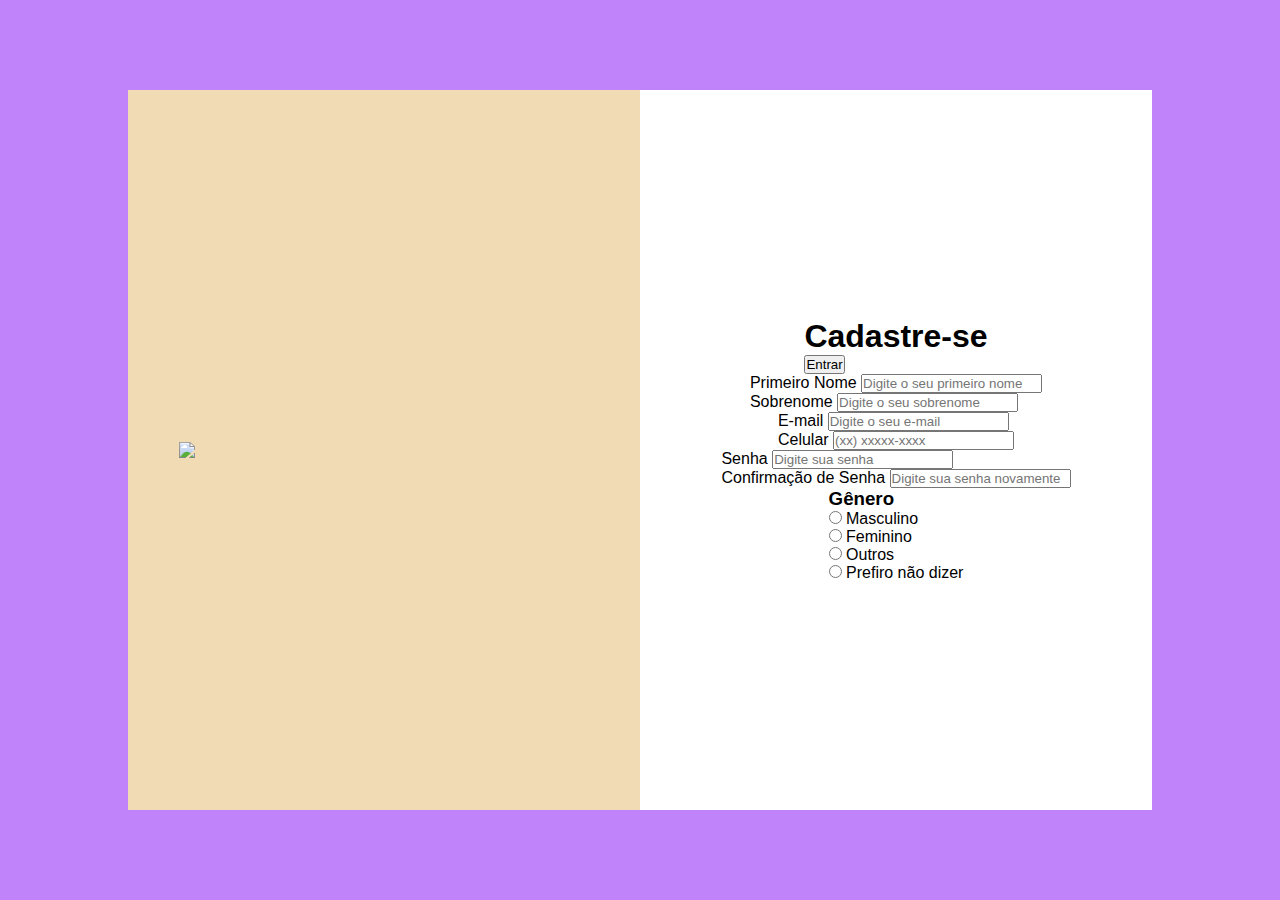
==== Aula 5/index.html @ 45618860 "Aula 5 - Início" ====
<!DOCTYPE html>
<html lang="en">
<head>
    <meta charset="UTF-8">
    <meta name="viewport" content="width=device-width, initial-scale=1.0">
    <title>Aula 5</title>
    <link rel="stylesheet" href="style.css">
</head>
    <body>
        <section>
            <div class="container-esquerda"><img src="https://www.megapolo.com.br/img/shopping.svg"></div>
            <div class="container-direita">
                <div>
                    <h1>Cadastre-se</h1>
                    <button>Entrar</button>
                </div>
                <div>
                    <div>
                        <label>Primeiro Nome</label>
                        <input type="text" placeholder="Digite o seu primeiro nome">
                    </div>
                    <div>
                        <label>Sobrenome</label>
                        <input type="text" placeholder="Digite o seu sobrenome">
                    </div>
                </div>
                <div>
                    <div>
                        <label>E-mail</label>
                        <input type="email" placeholder="Digite o seu e-mail">
                    </div>
                    <div>
                        <label>Celular</label>
                        <input type="tel" placeholder="(xx) xxxxx-xxxx">
                    </div>
                </div>
                <div>
                    <div>
                        <label>Senha</label>
                        <input type="password" placeholder="Digite sua senha">
                    </div>
                    <div>
                        <label>Confirmação de Senha</label>
                        <input type="password" placeholder="Digite sua senha novamente">
                    </div>
                </div>
                <div>
                    <h3>Gênero</h3>
                    <div>
                        <div>
                            <input type="radio">
                            <label for="">Masculino</label>
                        </div>
                        <div>
                            <input type="radio">
                            <label for="">Feminino</label>
                        </div>
                        <div>
                            <input type="radio">
                            <label for="">Outros</label>
                        </div>
                        <div>
                            <input type="radio">
                            <label for="">Prefiro não dizer</label>
                        </div>
                    </div>
                </div>
            </div>
        </section>
    </body>
</html>
---- Aula 5/style.css ----
*{
    padding: 0;
    margin: 0;
    box-sizing: border-box;
    font-family: "Roboto", sans-serif;
}

body{
    background-color: rgb(192, 131, 250);
    width: 100vw;
    height: 100vh;

    display: flex;
    justify-content: center;
    align-items: center;
}

section{
    display: flex;
    width: 80%;
    height: 80%;
}

.container-esquerda{
    background-color: rgb(241, 219, 180);
    width: 50%;
    height: 100%;
    display: flex;
    justify-content: center;
    align-items: center;
}

img{
    width: 80%;
}

.container-direita{
    background-color: #fff;
    width: 50%;
    display: flex;
    justify-content: center;
    align-items: center;
    flex-direction: column;
}
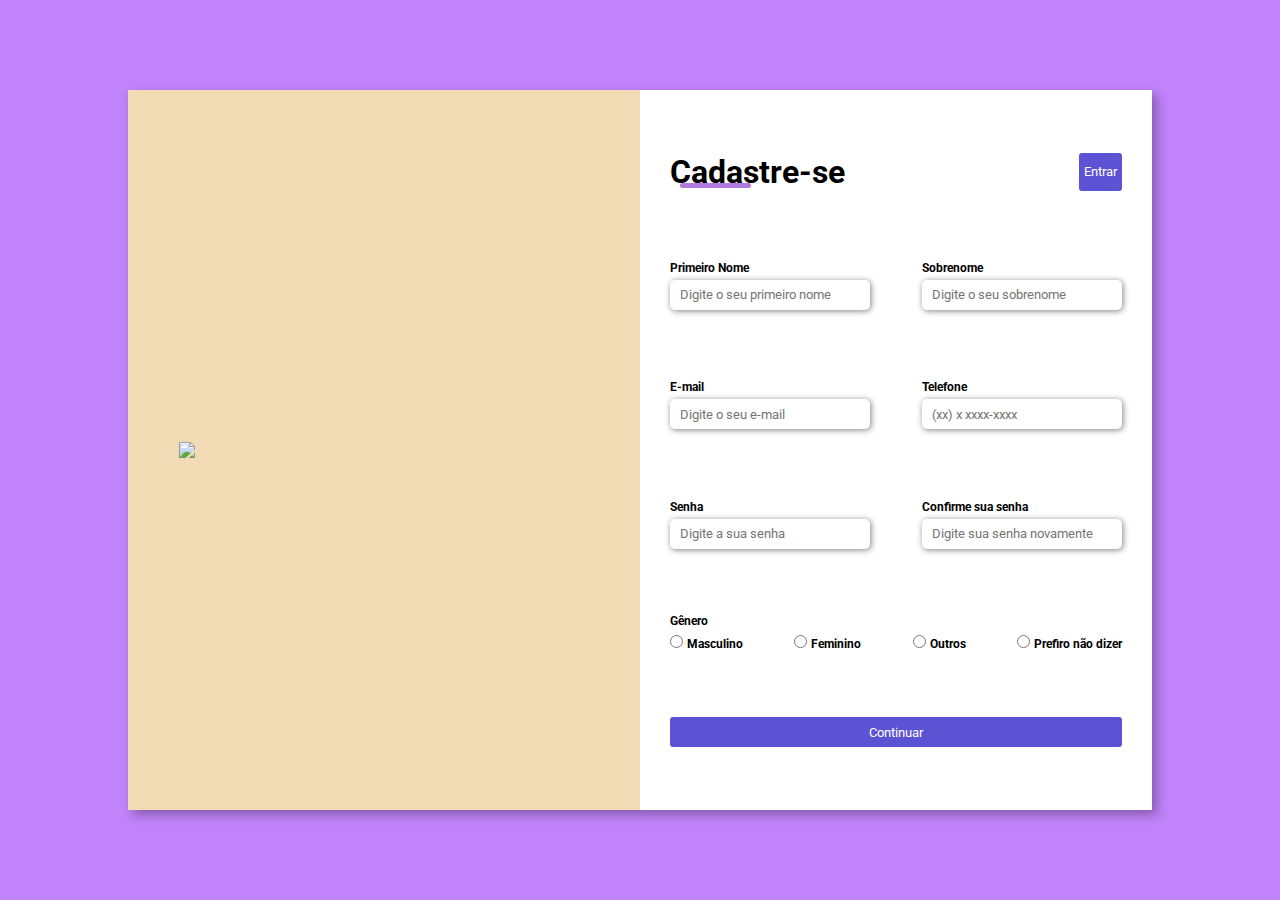
==== commit 880775fb: "Aula 6 - Finalizando aula 5" ====
--- a/Aula 5/index.html
+++ b/Aula 5/index.html
@@ -6,66 +6,71 @@
     <title>Aula 5</title>
     <link rel="stylesheet" href="style.css">
 </head>
-    <body>
-        <section>
-            <div class="container-esquerda"><img src="https://www.megapolo.com.br/img/shopping.svg"></div>
-            <div class="container-direita">
-                <div>
-                    <h1>Cadastre-se</h1>
-                    <button>Entrar</button>
+<body>
+    <section>
+        <div class="conteiner-esquerda">
+            <img src="https://www.megapolo.com.br/img/shopping.svg">
+        </div>
+        <div class="conteiner-direita">
+            <div class="flex">
+                <h1>Cadastre-se</h1>
+                <button>Entrar</button>
+            </div>
+            <div class="flex">
+                <div class="inputs">
+                    <label>Primeiro Nome</label>
+                    <input type="text" placeholder="Digite o seu primeiro nome">
                 </div>
-                <div>
-                    <div>
-                        <label>Primeiro Nome</label>
-                        <input type="text" placeholder="Digite o seu primeiro nome">
-                    </div>
-                    <div>
-                        <label>Sobrenome</label>
-                        <input type="text" placeholder="Digite o seu sobrenome">
-                    </div>
+                <div class="inputs">
+                    <label>Sobrenome</label>
+                    <input type="text" placeholder="Digite o seu sobrenome">
                 </div>
-                <div>
-                    <div>
-                        <label>E-mail</label>
-                        <input type="email" placeholder="Digite o seu e-mail">
-                    </div>
-                    <div>
-                        <label>Celular</label>
-                        <input type="tel" placeholder="(xx) xxxxx-xxxx">
-                    </div>
+            </div>
+            <div class="flex">
+                <div class="inputs">
+                    <label>E-mail</label>
+                    <input type="email" placeholder="Digite o seu e-mail">
                 </div>
-                <div>
-                    <div>
-                        <label>Senha</label>
-                        <input type="password" placeholder="Digite sua senha">
-                    </div>
-                    <div>
-                        <label>Confirmação de Senha</label>
-                        <input type="password" placeholder="Digite sua senha novamente">
-                    </div>
+                <div class="inputs">
+                    <label>Telefone</label>
+                    <input type="tel" placeholder="(xx) x xxxx-xxxx">
                 </div>
-                <div>
-                    <h3>Gênero</h3>
-                    <div>
+            </div>
+            <div class="flex">
+                <div class="inputs">
+                    <label>Senha</label>
+                    <input type="password" placeholder="Digite a sua senha">
+                </div>
+                <div class="inputs">
+                    <label>Confirme sua senha</label>
+                    <input type="password" placeholder="Digite sua senha novamente">
+                </div>
+            </div>
+            <div class="container-genero">
+                <h2>
+                    Gênero
+                </h2>
+                <div class="flex">
                         <div>
-                            <input type="radio">
-                            <label for="">Masculino</label>
+                            <input type="radio" id="male">
+                            <label for="male">Masculino</label>
                         </div>
                         <div>
-                            <input type="radio">
-                            <label for="">Feminino</label>
+                            <input type="radio" id="female">
+                            <label for="female">Feminino</label>
                         </div>
                         <div>
-                            <input type="radio">
-                            <label for="">Outros</label>
+                            <input type="radio" id="others">
+                            <label for="others">Outros</label>
                         </div>
                         <div>
-                            <input type="radio">
-                            <label for="">Prefiro não dizer</label>
+                            <input type="radio" id="N/A">
+                            <label for="N/A">Prefiro não dizer</label>
                         </div>
-                    </div>
                 </div>
             </div>
-        </section>
-    </body>
+            <button type="submit" class="continuar">Continuar</button>
+        </div>
+    </section>
+</body>
 </html>--- a/Aula 5/style.css
+++ b/Aula 5/style.css
@@ -1,44 +1,139 @@
-*{
+@import url('https://fonts.googleapis.com/css2?family=Roboto&display=swap');
+
+* {
     padding: 0;
     margin: 0;
     box-sizing: border-box;
     font-family: "Roboto", sans-serif;
 }
 
-body{
+body {
     background-color: rgb(192, 131, 250);
     width: 100vw;
     height: 100vh;
-
     display: flex;
     justify-content: center;
     align-items: center;
 }
 
-section{
+section {
     display: flex;
     width: 80%;
     height: 80%;
 }
 
-.container-esquerda{
+.conteiner-esquerda {
     background-color: rgb(241, 219, 180);
     width: 50%;
     height: 100%;
+    /* ALINHAR AO CENTRO */
     display: flex;
     justify-content: center;
     align-items: center;
 }
 
-img{
+img {
     width: 80%;
 }
 
-.container-direita{
+.conteiner-direita {
     background-color: #fff;
     width: 50%;
     display: flex;
-    justify-content: center;
+    justify-content: space-around;
     align-items: center;
     flex-direction: column;
+    padding: 30px;
+}
+
+.flex {
+    width: 100%;
+    display: flex;
+    justify-content: space-between;
+    /* padding: 15px 30px; */
+}
+
+/* .flex input{
+    padding-left: 10px;
+} */
+
+button{
+    background-color: rgb(91, 82, 212);
+    color: white;
+    border-radius: 3px;
+    padding: 5px;
+    border: none;
+}
+
+.inputs{
+    display: flex;
+    flex-direction: column;
+}
+
+.inputs label{
+    font-weight: bold;
+    font-size: 12px;
+    padding: 5px 0;
+}
+
+.inputs input{
+    border-radius: 5px;
+    border: none;
+    box-shadow: 1px 1px 6px gray;
+    height: 30px;
+    width: 200px;
+}
+
+.inputs input::placeholder{
+    padding-left: 10px;
+}
+
+.inputs input:hover{
+    border: none;
+    box-shadow: 5px 5px 6px rgb(151, 82, 212);
+}
+
+.inputs input:focus{
+    outline: 1.5px solid rgb(153, 82, 215);
+}
+
+.container-genero{
+    width: 100%;
+}
+
+.container-genero h2{
+    font-size: 12px;
+    font-weight: bold;
+    margin-bottom: 5px;
+}
+
+.container-genero div div label{
+    font-size: 12px;
+    font-weight: bold;
+}
+
+.continuar{
+    width: 100%;
+    height: 30px; /* A */
+}
+
+section{
+    box-shadow: 5px 5px 10px rgba(0, 0, 0, 0.298);
+}
+
+h1{
+    position: relative;
+}
+
+h1::after{
+    content: "";
+    background-color: rgb(176, 122, 224);
+    height: 5px;
+    width: 71px;
+    margin: 0;
+    position: absolute;
+    border-radius: 10px;
+    border: none;
+    left: 9.5px;
+    top: 30px;
 }